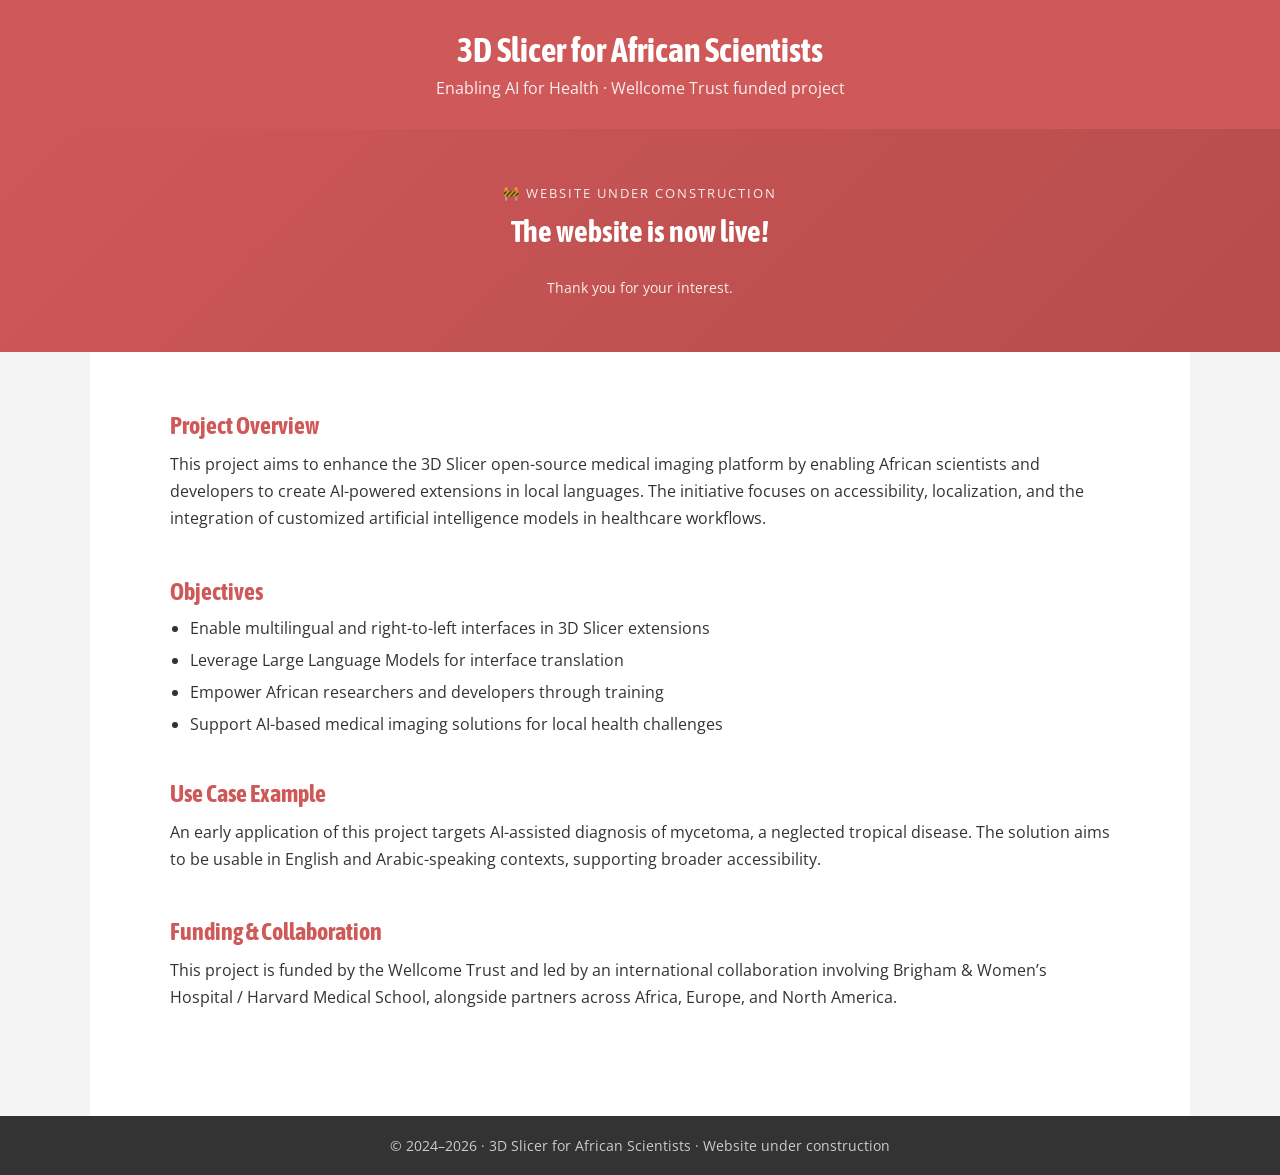
==== index.html @ c4fec65a "Add website under construction page" ====
<!DOCTYPE html>
<html lang="fr">
<head>
    <meta charset="UTF-8">
    <title>3D Slicer for African Scientists – Under Construction</title>
    <meta name="viewport" content="width=device-width, initial-scale=1.0">

    <!-- Fonts -->
    <link href="https://fonts.googleapis.com/css2?family=Open+Sans:wght@300;400;600;700&family=Asap+Condensed:wght@400;600;700&display=swap" rel="stylesheet">

    <link rel="stylesheet" href="style.css">
</head>

<body>

<header class="header">
    <h1>3D Slicer for African Scientists</h1>
    <p>Enabling AI for Health · Wellcome Trust funded project</p>
</header>

<!-- Countdown / Under construction -->
<section class="countdown-section">
    <p class="countdown-label">🚧 Website under construction</p>
    <h2 class="countdown-title">Full website launching in</h2>

    <div id="countdown" class="countdown">
        <div class="time-box">
            <span id="days">00</span>
            <small>Days</small>
        </div>
        <div class="time-box">
            <span id="hours">00</span>
            <small>Hours</small>
        </div>
        <div class="time-box">
            <span id="minutes">00</span>
            <small>Minutes</small>
        </div>
        <div class="time-box">
            <span id="seconds">00</span>
            <small>Seconds</small>
        </div>
    </div>

    <p class="countdown-note">
        This platform is currently under active development.<br>
        Content will be progressively expanded.
    </p>
</section>

<main class="main-content">

    <section>
        <h2>Project Overview</h2>
        <p>
            This project aims to enhance the 3D Slicer open-source medical imaging platform by enabling
            African scientists and developers to create AI-powered extensions in local languages.
            The initiative focuses on accessibility, localization, and the integration of customized
            artificial intelligence models in healthcare workflows.
        </p>
    </section>

    <section>
        <h2>Objectives</h2>
        <ul>
            <li>Enable multilingual and right-to-left interfaces in 3D Slicer extensions</li>
            <li>Leverage Large Language Models for interface translation</li>
            <li>Empower African researchers and developers through training</li>
            <li>Support AI-based medical imaging solutions for local health challenges</li>
        </ul>
    </section>

    <section>
        <h2>Use Case Example</h2>
        <p>
            An early application of this project targets AI-assisted diagnosis of mycetoma,
            a neglected tropical disease. The solution aims to be usable in English and
            Arabic-speaking contexts, supporting broader accessibility.
        </p>
    </section>

    <section>
        <h2>Funding & Collaboration</h2>
        <p>
            This project is funded by the Wellcome Trust and led by an international collaboration
            involving Brigham & Women’s Hospital / Harvard Medical School, alongside partners
            across Africa, Europe, and North America.
        </p>
    </section>

</main>

<footer class="footer">
    © 2024–2026 · 3D Slicer for African Scientists · Website under construction
</footer>

<script src="script.js"></script>
</body>
</html>
---- style.css ----
/* Reset */
* {
    margin: 0;
    padding: 0;
    box-sizing: border-box;
}

body {
    font-family: 'Open Sans', sans-serif;
    background: #f4f4f4;
    color: #333;
}

/* Header */
.header {
    background: #cf5858;
    color: #fff;
    padding: 30px 40px;
    text-align: center;
}

.header h1 {
    font-family: 'Asap Condensed', sans-serif;
    font-size: 34px;
}

.header p {
    margin-top: 8px;
    opacity: 0.9;
}

/* Countdown section */
.countdown-section {
    background: linear-gradient(135deg, #cf5858, #b64c4c);
    color: #fff;
    text-align: center;
    padding: 55px 20px;
}

.countdown-label {
    font-size: 13px;
    letter-spacing: 2px;
    text-transform: uppercase;
    opacity: 0.9;
}

.countdown-title {
    font-family: 'Asap Condensed', sans-serif;
    font-size: 30px;
    margin: 12px 0 30px;
}

.countdown {
    display: flex;
    justify-content: center;
    gap: 25px;
    flex-wrap: wrap;
}

.time-box {
    background: rgba(255, 255, 255, 0.15);
    padding: 20px 25px;
    border-radius: 8px;
    min-width: 95px;
    animation: fadeInUp 0.8s ease forwards;
}

.time-box span {
    display: block;
    font-size: 36px;
    font-weight: 700;
}

.time-box small {
    font-size: 12px;
    letter-spacing: 1px;
    text-transform: uppercase;
    opacity: 0.85;
}

.countdown-note {
    margin-top: 25px;
    font-size: 14px;
    opacity: 0.9;
}

/* Main content */
.main-content {
    max-width: 1100px;
    margin: auto;
    background: #fff;
    padding: 60px 80px;
}

.main-content section {
    margin-bottom: 45px;
}

.main-content h2 {
    font-family: 'Asap Condensed', sans-serif;
    font-size: 24px;
    color: #cf5858;
    margin-bottom: 12px;
}

.main-content p {
    line-height: 1.7;
    font-size: 16px;
}

.main-content ul {
    padding-left: 20px;
}

.main-content li {
    margin-bottom: 10px;
}

/* Footer */
.footer {
    background: #333;
    color: #ccc;
    text-align: center;
    padding: 20px;
    font-size: 14px;
}

/* Animation */
@keyframes fadeInUp {
    from {
        opacity: 0;
        transform: translateY(12px);
    }
    to {
        opacity: 1;
        transform: translateY(0);
    }
}

/* Responsive */
@media (max-width: 768px) {
    .main-content {
        padding: 40px 25px;
    }

    .countdown-title {
        font-size: 26px;
    }

    .time-box span {
        font-size: 30px;
    }
}
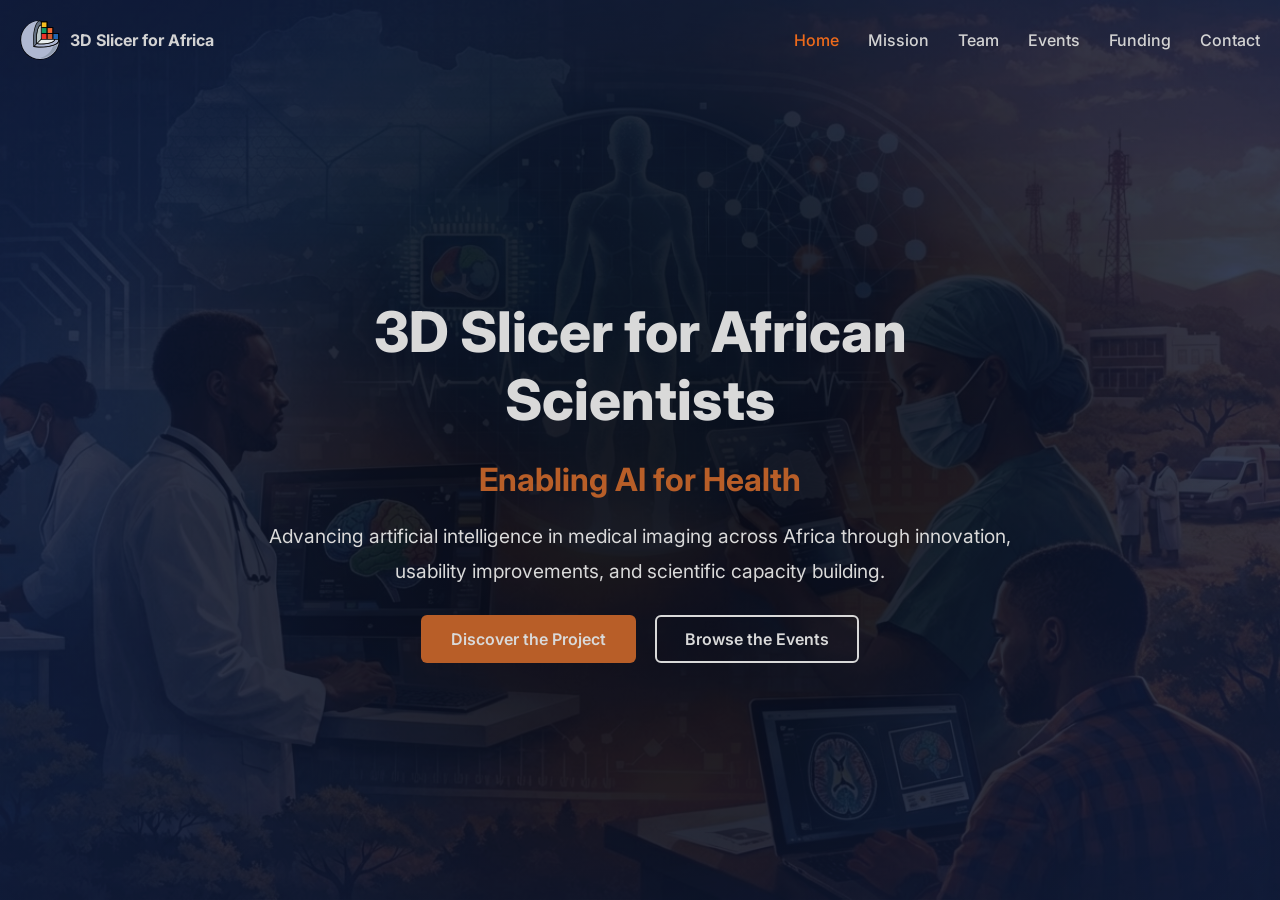
==== commit 1643da71: "Deploy the new version of the website" ====
--- a/index.html
+++ b/index.html
@@ -1,99 +1,81 @@
 <!DOCTYPE html>
-<html lang="fr">
+<html lang="en">
+
 <head>
-    <meta charset="UTF-8">
-    <title>3D Slicer for African Scientists – Under Construction</title>
-    <meta name="viewport" content="width=device-width, initial-scale=1.0">
-
-    <!-- Fonts -->
-    <link href="https://fonts.googleapis.com/css2?family=Open+Sans:wght@300;400;600;700&family=Asap+Condensed:wght@400;600;700&display=swap" rel="stylesheet">
-
-    <link rel="stylesheet" href="style.css">
+  <meta charset="UTF-8">
+  <meta name="viewport" content="width=device-width, initial-scale=1.0">
+  <title>3D Slicer for African Scientists | Enabling AI for Health</title>
+  <link rel="stylesheet" href="assets/css/style.css">
+  <link href="https://fonts.googleapis.com/css2?family=Inter:wght@400;600;700;800&display=swap" rel="stylesheet">
 </head>
 
 <body>
 
-<header class="header">
-    <h1>3D Slicer for African Scientists</h1>
-    <p>Enabling AI for Health · Wellcome Trust funded project</p>
-</header>
+  <header>
+    <div class="container nav">
+      <div class="logo">
+        <img src="assets/img/3D-Slicer-Mark.svg" alt="3D Slicer Logo">
+        <span>3D Slicer for Africa</span>
+      </div>
+      <nav>
+        <a class="active" href="index.html">Home</a>
+        <a href="mission.html">Mission</a>
+        <a href="team.html">Team</a>
+        <a href="events.html">Events</a>
+        <a href="funding.html">Funding</a>
+        <a href="contact.html">Contact</a>
+      </nav>
+    </div>
+  </header>
 
-<!-- Countdown / Under construction -->
-<section class="countdown-section">
-    <p class="countdown-label">🚧 Website under construction</p>
-    <h2 class="countdown-title">Full website launching in</h2>
+  <main>
 
-    <div id="countdown" class="countdown">
-        <div class="time-box">
-            <span id="days">00</span>
-            <small>Days</small>
+    <section class="hero-full">
+      <div class="overlay"></div>
+
+      <div class="hero-content container">
+        <h1>3D Slicer for African Scientists</h1>
+        <h2>Enabling AI for Health</h2>
+
+        <p>
+          Advancing artificial intelligence in medical imaging across Africa
+          through innovation, usability improvements, and scientific capacity building.
+        </p>
+
+        <div class="hero-buttons">
+          <a href="mission.html" class="btn-primary">Discover the Project</a>
+          <a href="events.html" class="btn-secondary">Browse the Events</a>
+          <!-- <a href="#" class="btn-secondary">Explore Resources</a> -->
         </div>
-        <div class="time-box">
-            <span id="hours">00</span>
-            <small>Hours</small>
-        </div>
-        <div class="time-box">
-            <span id="minutes">00</span>
-            <small>Minutes</small>
-        </div>
-        <div class="time-box">
-            <span id="seconds">00</span>
-            <small>Seconds</small>
-        </div>
-    </div>
-
-    <p class="countdown-note">
-        This platform is currently under active development.<br>
-        Content will be progressively expanded.
-    </p>
-</section>
-
-<main class="main-content">
-
-    <section>
-        <h2>Project Overview</h2>
-        <p>
-            This project aims to enhance the 3D Slicer open-source medical imaging platform by enabling
-            African scientists and developers to create AI-powered extensions in local languages.
-            The initiative focuses on accessibility, localization, and the integration of customized
-            artificial intelligence models in healthcare workflows.
-        </p>
+      </div>
     </section>
 
-    <section>
-        <h2>Objectives</h2>
-        <ul>
-            <li>Enable multilingual and right-to-left interfaces in 3D Slicer extensions</li>
-            <li>Leverage Large Language Models for interface translation</li>
-            <li>Empower African researchers and developers through training</li>
-            <li>Support AI-based medical imaging solutions for local health challenges</li>
-        </ul>
-    </section>
-
-    <section>
-        <h2>Use Case Example</h2>
-        <p>
-            An early application of this project targets AI-assisted diagnosis of mycetoma,
-            a neglected tropical disease. The solution aims to be usable in English and
-            Arabic-speaking contexts, supporting broader accessibility.
-        </p>
-    </section>
-
-    <section>
-        <h2>Funding & Collaboration</h2>
-        <p>
-            This project is funded by the Wellcome Trust and led by an international collaboration
-            involving Brigham & Women’s Hospital / Harvard Medical School, alongside partners
-            across Africa, Europe, and North America.
-        </p>
-    </section>
+    <!-- <section class="intro">
+  <div class="container">
+    <h3>Project Overview</h3>
+    <p>
+      This initiative empowers African researchers and clinicians by strengthening
+      AI-driven medical imaging workflows within the 3D Slicer ecosystem.
+      The project fosters sustainable expertise, open science, and healthcare innovation.
+    </p>
+  </div>
+</section>
 
 </main>
 
-<footer class="footer">
-    © 2024–2026 · 3D Slicer for African Scientists · Website under construction
-</footer>
+<footer>
+  <div class="container footer-content">
+    <div>
+      <strong>3D Slicer – African Scientists</strong><br>
+      Enabling AI for Health
+    </div>
 
-<script src="script.js"></script>
+    <div>
+      Supported by Wellcome Trust
+    </div>
+  </div>
+</footer> -->
+
 </body>
-</html>
+
+</html>
--- a/assets/css/style.css
+++ b/assets/css/style.css
@@ -0,0 +1,372 @@
+html, body {
+  height: 100%;
+  margin: 0;
+  font-family: 'Inter', sans-serif;
+  color: #1f2933;
+}
+
+body {
+  display: flex;
+  flex-direction: column;
+}
+
+main {
+  flex: 1;
+}
+main .content {
+  padding: 20px;
+}
+main .content, main .news-card p {
+	text-align: justify;
+	line-height: 2.5;
+	font-size: 1.3em;
+	font-family: 'Raleway', sans-serif;
+
+}
+
+main .news-card a {
+  text-decoration: none;
+  color: #ee6a1b;
+  font-weight: 500;
+}
+
+main .news-card a:hover {
+  text-decoration: underline;
+}
+
+/* ================= NAV ================= */
+
+header {
+  position: absolute;
+  width: 100%;
+  z-index: 10;
+}
+
+.nav {
+  display: flex;
+  justify-content: space-between;
+  align-items: center;
+  padding: 20px;
+}
+
+.logo {
+  display: flex;
+  align-items: center;
+  /* color: white; */
+  color: lightgray;
+  font-weight: 700;
+}
+
+.logo img {
+  height: 40px;
+  margin-right: 10px;
+}
+
+nav a {
+  margin-left: 25px;
+  text-decoration: none;
+  color: lightgray;
+  font-weight: 500;
+}
+
+nav a.active {
+  color: #ee6a1b;
+}
+
+nav a:hover {
+  padding-bottom: 5px;
+  border-bottom: solid #ee6a1b 5px;
+}
+
+/* ================= HERO ================= */
+
+.hero-full {
+  position: relative;
+  height: 100vh;
+  background: url("../img/african-scientists.jpg") center center / cover no-repeat;
+  display: flex;
+  align-items: center;
+  justify-content: center;
+  text-align: center;
+}
+
+.overlay {
+  position: absolute;
+  inset: 0;
+  background: linear-gradient(to bottom right, rgba(0,0,0,0.6), rgba(0,0,0,0.4));
+}
+
+.hero-content {
+  position: relative;
+  color: white;
+  max-width: 800px;
+}
+
+.hero-content h1 {
+  font-size: 3.5rem;
+  font-weight: 800;
+  margin-bottom: 10px;
+}
+
+.hero-content h2 {
+  font-size: 2rem;
+  color: #ee6a1b;
+  margin-bottom: 20px;
+}
+
+.hero-content p {
+  font-size: 1.2rem;
+  margin-bottom: 40px;
+  line-height: 1.6;
+}
+
+/* ================= BUTTONS ================= */
+
+.btn-primary {
+  background: #ee6a1b;
+  color: white;
+  padding: 14px 30px;
+  border-radius: 6px;
+  text-decoration: none;
+  font-weight: 600;
+  margin-right: 15px;
+}
+
+.btn-primary:hover {
+  background: #d85e16;
+}
+
+.btn-secondary {
+  border: 2px solid white;
+  color: white;
+  padding: 12px 28px;
+  border-radius: 6px;
+  text-decoration: none;
+  font-weight: 600;
+}
+
+.btn-secondary:hover {
+  background: white;
+  color: #1f2933;
+}
+
+/* ================= INTRO SECTION ================= */
+
+.intro {
+  padding: 80px 0;
+  background: #f5f7fa;
+  text-align: center;
+}
+
+.intro h3 {
+  font-size: 2rem;
+  margin-bottom: 20px;
+}
+
+/* ================= FOOTER ================= */
+
+footer {
+  background: #1f2933;
+  color: lightgray;
+  text-align: center;
+  padding: 20px 0;
+}
+/* footer {
+  background: #1f2933;
+  color: white;
+  padding: 25px 0;
+}
+
+.footer-content {
+  display: flex;
+  justify-content: space-between;
+  align-items: center;
+} */
+
+/* ================= RESPONSIVE ================= */
+
+@media(max-width: 768px) {
+
+  .hero-content h1 {
+    font-size: 2.2rem;
+  }
+
+  .hero-content h2 {
+    font-size: 1.4rem;
+  }
+
+  nav {
+    display: none;
+  }
+
+  .footer-content {
+    flex-direction: column;
+    text-align: center;
+    gap: 10px;
+  }
+}
+.overlay {
+  position: absolute;
+  inset: 0;
+  background: radial-gradient(
+    circle at center,
+    rgba(0,0,0,0.75) 0%,
+    rgba(0,0,0,0.6) 40%,
+    rgba(0,0,0,0.4) 70%,
+    rgba(0,0,0,0.3) 100%
+  );
+}
+.hero-content {
+  max-width: 750px;
+  padding: 20px;
+}
+.hero-content p {
+  line-height: 1.8;
+}
+.hero-full {
+  filter: brightness(0.9) contrast(1.05);
+}
+
+.hero-full {
+  background: url("../img/african-scientists.jpg") center center / cover no-repeat;
+  filter: saturate(0.8) brightness(0.85);
+}
+.hero-full {
+  background: linear-gradient(rgba(30,58,138,0.7), rgba(30,58,138,0.7)),
+              url("../img/african-scientists.jpg") center center / cover no-repeat;
+}
+
+/* ===== SOLID HEADER FOR INTERNAL PAGES ===== */
+
+header.solid {
+  position: relative;
+  background: #1f2933;
+}
+
+/* ===== PAGE HERO ===== */
+
+.page-hero {
+  background: linear-gradient(rgba(30,58,138,0.85), rgba(30,58,138,0.85));
+  color: white;
+  padding: 20px 0;
+  text-align: center;
+  /* background: #000000bf; */
+  background: maroon;
+  /* color: darkorange; */
+  /* background: #f1f2f8; */
+  /* color: #1f2933; */
+  font-weight: bold;
+  color: #a9a9a9;
+  color: lightgray;
+  /* font-family: "Josefin Sans"; */
+  /* font-family: "Raleway"; */
+  /* font-family: "Poiret One"; */
+}
+
+/* ===== CONTENT ===== */
+
+.content {
+  padding: 80px 0;
+}
+
+.content h2 {
+  margin-top: 40px;
+}
+
+/* ===== TEAM ===== */
+
+/* .team-grid {
+  display: grid;
+  grid-template-columns: repeat(auto-fit, minmax(250px, 1fr));
+  gap: 40px;
+  padding: 80px 0;
+}
+
+.team-card {
+  text-align: center;
+}
+
+.avatar {
+  width: 120px;
+  height: 120px;
+  background: #ddd;
+  border-radius: 50%;
+  margin: auto;
+  margin-bottom: 15px;
+} */
+
+/* ===== NEWS ===== */
+
+.news-card {
+  padding: 30px;
+  border: 1px solid #eee;
+  margin-bottom: 30px;
+  border-radius: 8px;
+}
+
+.date {
+  color: #ee6a1b;
+  font-weight: 600;
+}
+
+/* ===== CONTACT ===== */
+
+.contact-form {
+  display: flex;
+  flex-direction: column;
+  gap: 20px;
+}
+
+.contact-form input,
+.contact-form textarea {
+  padding: 12px;
+  border: 1px solid #ddd;
+  border-radius: 6px;
+}
+
+/* ===== TEAM SECTION ===== */
+
+.team-section {
+  display: grid;
+  grid-template-columns: repeat(auto-fit, minmax(270px, 1fr));
+  gap: 40px;
+  padding: 80px 20px;
+}
+
+.team-card {
+  /* background: #f5f7fa; */
+  background: lightgray;
+  padding: 40px 20px;
+  text-align: center;
+  border-radius: 10px;
+  transition: transform 0.3s ease, box-shadow 0.3s ease;
+}
+
+.team-card:hover {
+  transform: translateY(-8px);
+  box-shadow: 0 10px 25px rgba(0,0,0,0.08);
+}
+
+.team-card img {
+  width: 200px;
+  height: 200px;
+  object-fit: cover;
+  border-radius: 10%;
+  margin-bottom: 20px;
+  /* border: 6px solid whites; */
+  padding: 3px;
+  border: 1px solid darkgray;
+  box-shadow: 0 5px 20px rgba(0,0,0,0.1);
+}
+
+.team-card h3 {
+  margin-bottom: 10px;
+  font-size: 1.2rem;
+  color: #1f2933;
+}
+
+.team-card p {
+  font-size: 0.95rem;
+  line-height: 1.6;
+  color: #555;
+}
